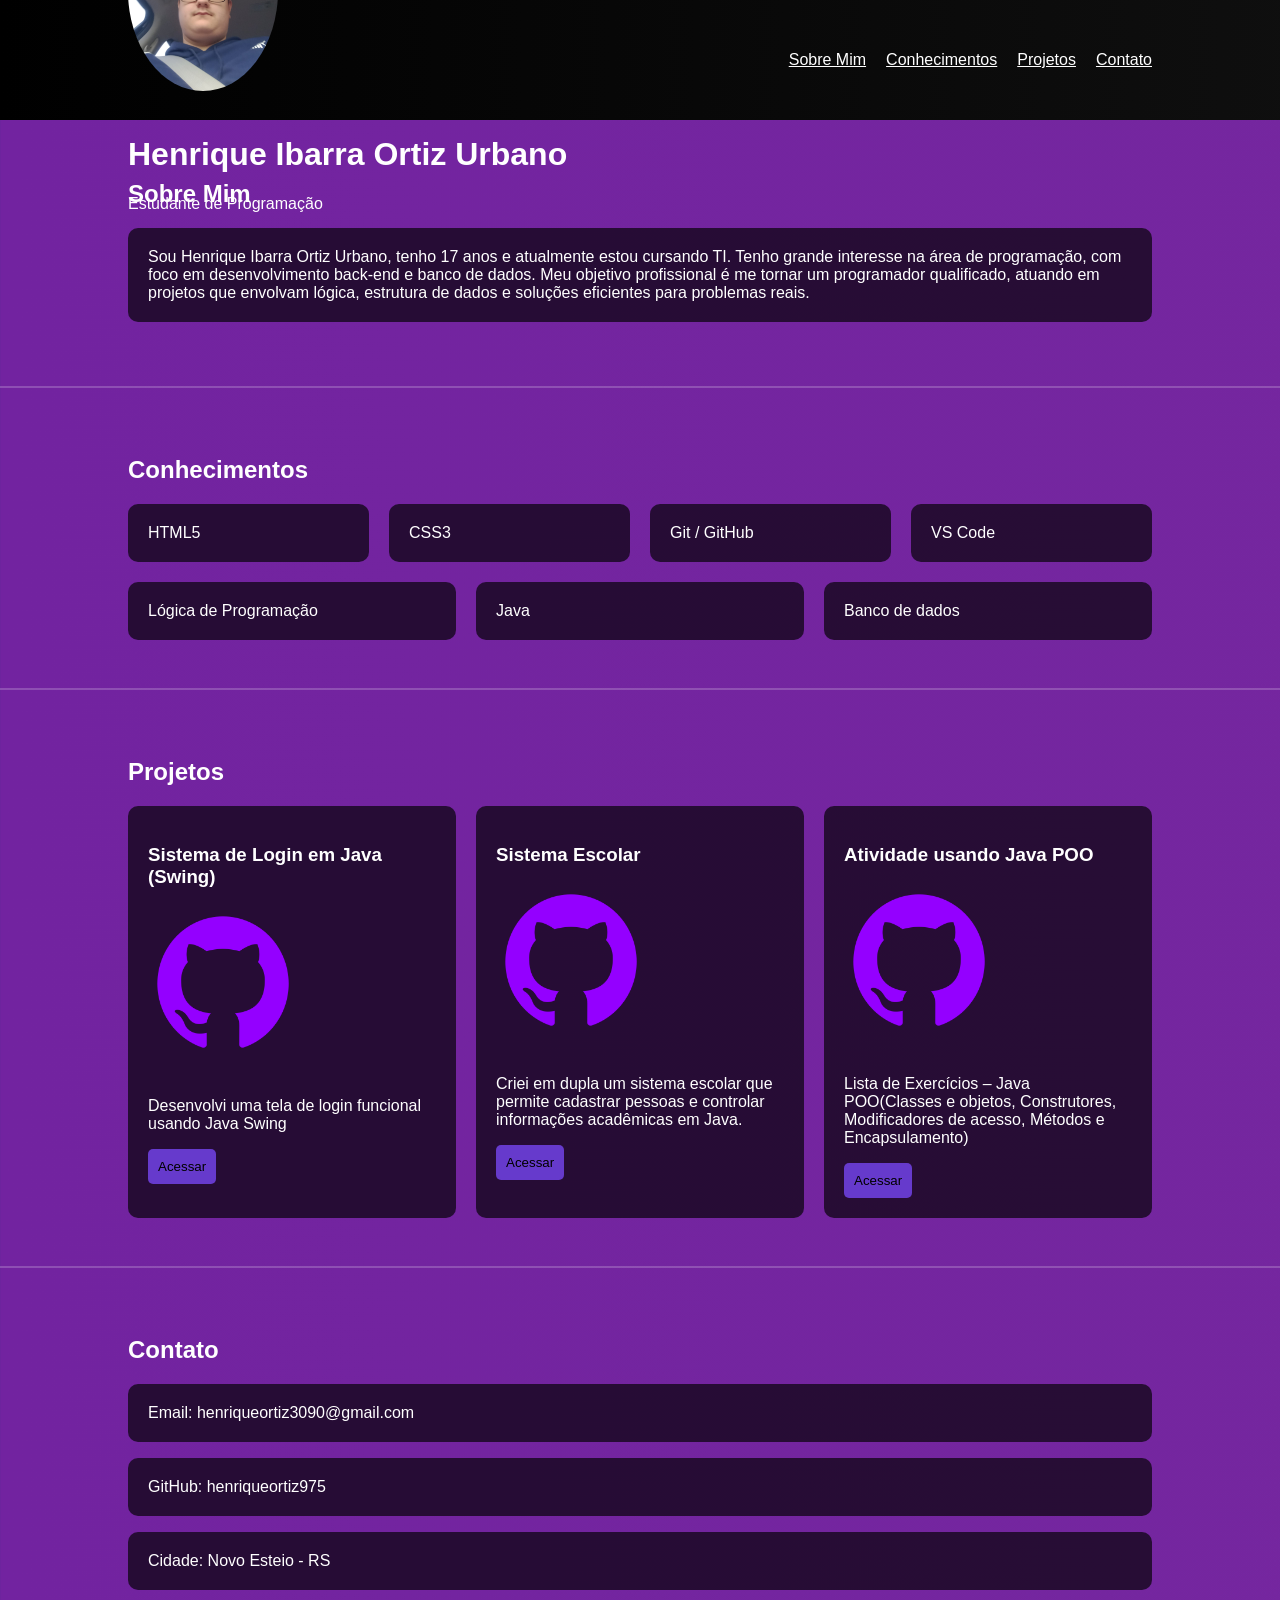
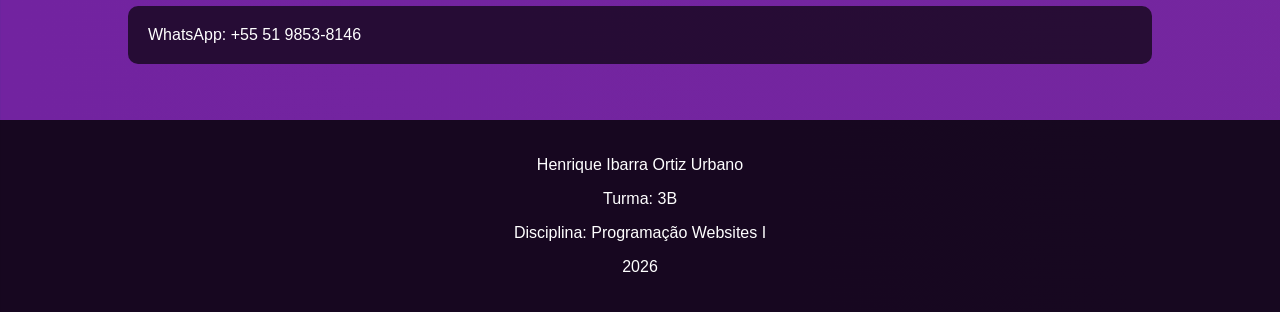
==== index.html @ 97acdd8b "Falta arrumar a imagem" ====
<!DOCTYPE html>
<html lang="pt-br">
<head>
    <meta charset="UTF-8">
    <meta name="viewport" content="width=device-width, initial-scale=1.0">
    <title>Meu Portfólio Web</title>
    <link rel="stylesheet" href="css/style.css">
</head>
<body>
    <header>
        <div>
            <img src="img/Pessoal.jfif" alt="">
            <h1>Henrique Ibarra Ortiz Urbano</h1>
            <p>Estudante de Programação</p>
        </div>
            <nav>
                <ul>
                    <li><a class="menu" href="#Sobre-Mim">Sobre Mim</a></li>
                    <li><a class="menu" href="#Conhecimentos">Conhecimentos</a></li>
                    <li><a class="menu" href="#Projetos">Projetos</a></li>
                    <li><a class="menu" href="#Contato">Contato</a></li>
                </ul>
            </nav>
    </header>

    <section id="Sobre-Mim">
        <h2>Sobre Mim</h2>
        <p class = "sobre">
            Sou Henrique Ibarra Ortiz Urbano, tenho 17 anos
            e atualmente estou cursando TI. Tenho grande interesse na área de
            programação, com foco em desenvolvimento back-end e banco de dados.
            Meu objetivo profissional é me tornar um programador qualificado,
            atuando em projetos que envolvam lógica, estrutura de dados e soluções
            eficientes para problemas reais.
        </p>
    </section>

    <hr>

<section id="Conhecimentos">
    <h2>Conhecimentos</h2>

    <div class="cards">
        <div class= "fundo">HTML5</div>
        <div class= "fundo">CSS3</div>
        <div class= "fundo">Git / GitHub</div>
        <div class= "fundo">VS Code</div>
        <div class= "fundo">Lógica de Programação</div>
        <div class = "fundo">Java</div>
        <div class = "fundo">Banco de dados</div>
    </div>
</section>

<hr>

<section id="Projetos">
    <h2>Projetos</h2>

    <div class="cards">
        <div class="fundo">
            <h3>Sistema de Login em Java (Swing)</h3>
            <img src="img/icone-github-violet.png" alt="">
            <p>Desenvolvi uma tela de login funcional usando Java Swing</p>
            <button type = "button" onclick="window.open('https://github.com/henriqueortiz975/Manual_para_construcao_de_uma_conex-o_com_banco_de_dados_MySQL_em_Java-', '_blank')">Acessar</button>
        </div>

        <div class="fundo">
            <h3>Sistema Escolar</h3>
            <img src="img/icone-github-violet.png" alt="">
            <p>Criei em dupla um sistema escolar que permite
            cadastrar pessoas e controlar informações acadêmicas em Java.</p>
            <button type="button" onclick="window.open('https://github.com/ArthurVeeck/Projeto-Java', '_blank')">Acessar</button>

        </div>

        <div class="fundo">
            <h3>Atividade usando Java POO</h3>
            <img src="img/icone-github-violet.png" alt="">
            <p>Lista de Exercícios – Java POO(Classes e objetos, Construtores,
            Modificadores de acesso, Métodos e Encapsulamento)</p>
            <button type="button" onclick="window.open('https://github.com/henriqueortiz975/Lista-de-Exerc-cios-Java-POO-Classes-e-objetos-Construtores-Modificadores-M-todos-e-Encapsulamento-', '_blank')">Acessar</button>
    </div>
</section>

<hr>

<section id="Contato">
    <h2>Contato</h2>

    <p class = "fundo">Email: henriqueortiz3090@gmail.com</p>
    <p class = "fundo">GitHub: henriqueortiz975</p>
    <p class = "fundo">Cidade: Novo Esteio - RS</p>
    <p class = "fundo">WhatsApp: +55 51 9853-8146</p>

</section>

<footer>
    <p>Henrique Ibarra Ortiz Urbano</p>
    <p>Turma: 3B</p>
    <p>Disciplina: Programação Websites I</p>
    <p>2026</p>
</footer>
</body>
</html>
---- css/style.css ----
body {
  color: white;
  font-family: Arial, Helvetica, sans-serif;
  margin: 0;
  text-align: left;
  height: 120px;
  background: linear-gradient(270deg, #262c7c, #7a2d9e, #7223a0);
  background-size: 600% 600%;
  animation: animarFundo 5s ease infinite;
}

header {
  display: flex;
  justify-content: space-between;
  align-items: center;
  padding: 0px 10%;
  height: 120px;
  background: linear-gradient(270deg, #000000, #2c2c2c, #000000);
  background-size: 600% 600%;
  animation: animarFundo 8s ease infinite;
}

@keyframes animarFundo {
  0% { background-position: 0% }
  50% { background-position: 100% }
  100% { background-position: 0% }
}

nav ul {
  display: flex;
  list-style: none;
  padding: 0;
}

nav li {
  margin-left: 20px;
}

a {
  color: white;
  transition: 0.3s;
}

a:hover {
    color: #00ffff;
    transform: scale(1.1);
}

section {
  padding: 40px 10%;
}

h2 {
  margin-bottom: 20px;
}

img {
  width: 150px;
  border-radius: 50%;
  margin-bottom: 20px;
}

.cards {
  display: flex;
  flex-wrap: wrap;
  gap: 20px;
}

.fundo{
  background: #000000aa;
  padding: 20px;
  border-radius: 10px;
  flex: 1;
  min-width: 200px;
  transition: 0.3s;
  
}

.sobre{
  background: #000000aa;
  padding: 20px;
  border-radius: 10px;
  flex: 1;
  min-width: 200px;
}

.fundo:hover {
  transform: scale(1.05);
  background: #ffffff22;
}

footer {
  text-align: center;
  padding: 20px;
  background: #000000cc;
}

hr {
  border: 1px solid #ffffff33;
}

button {
    padding: 10px;
    border: none;
    background: #663acc;
    cursor: pointer;
    border-radius: 5px;
    transition: 0.3s;
}

button:hover {
    background: #4e00cc;
}
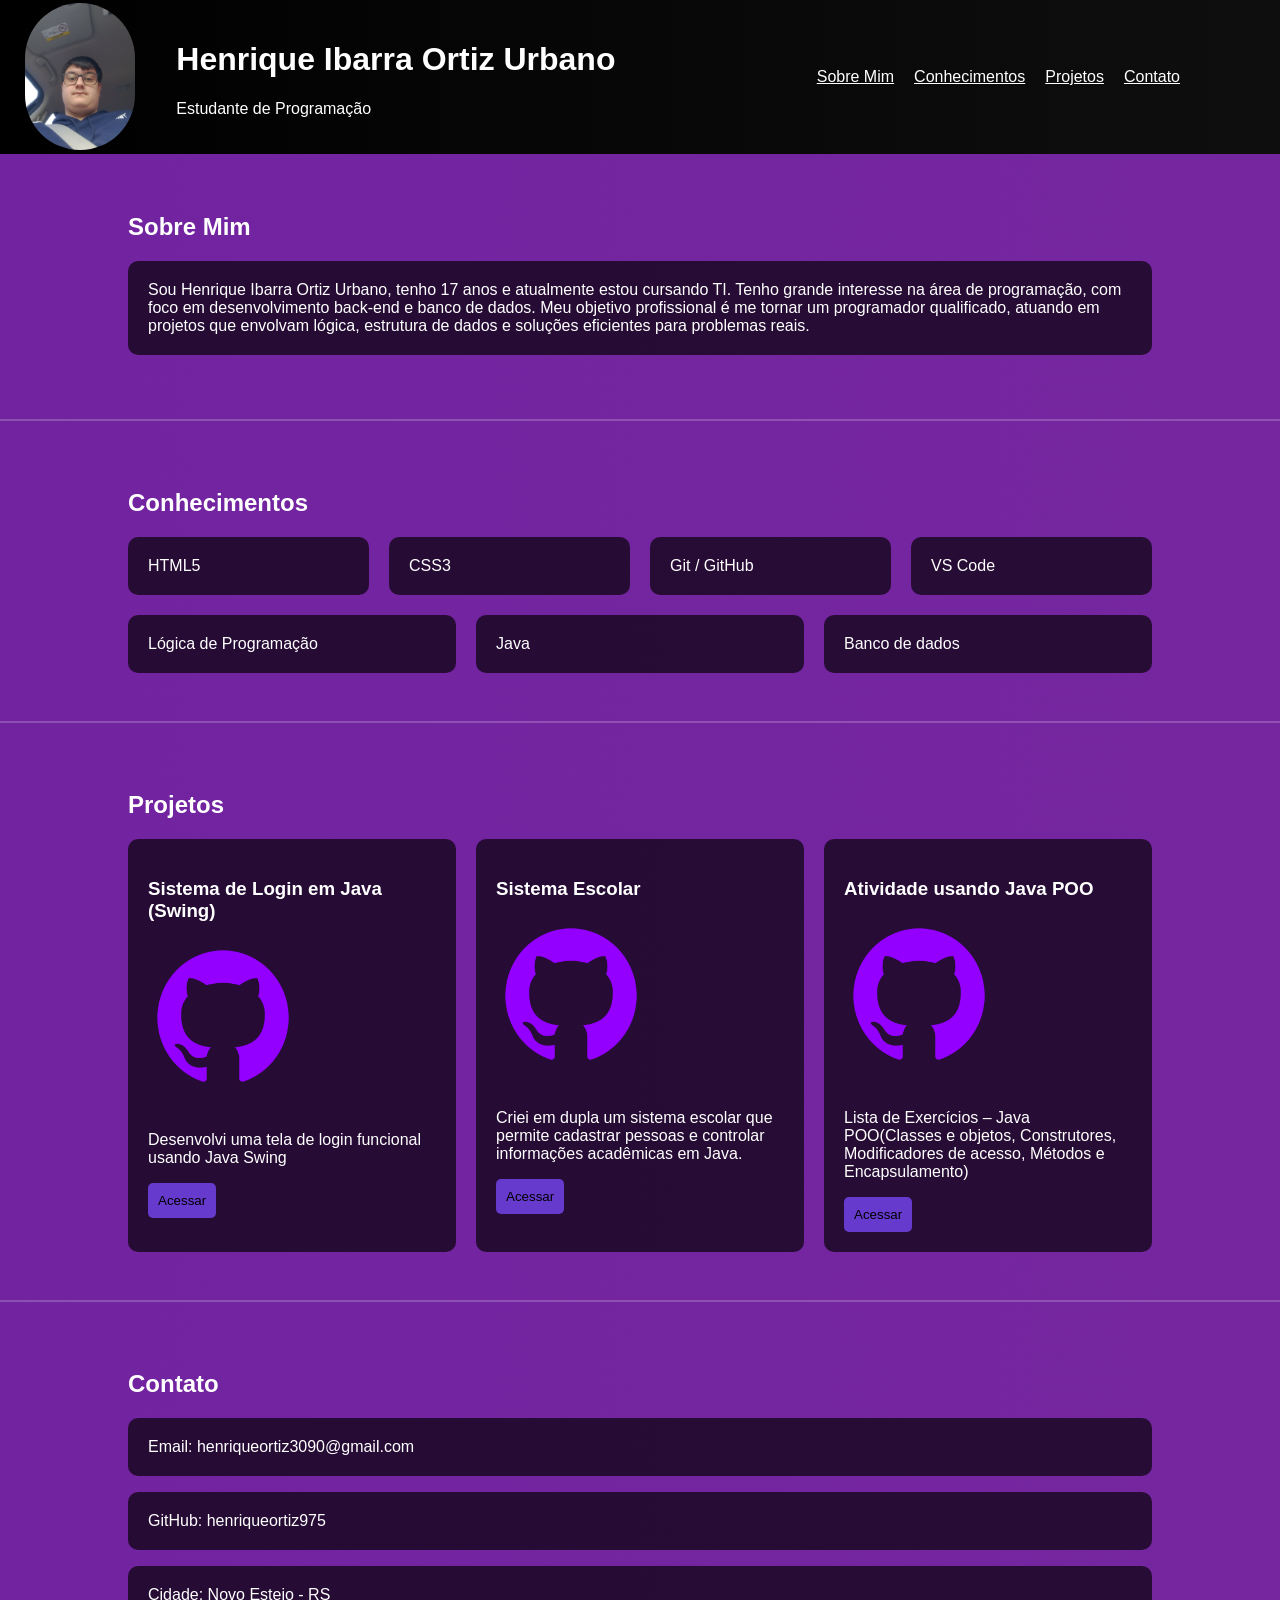
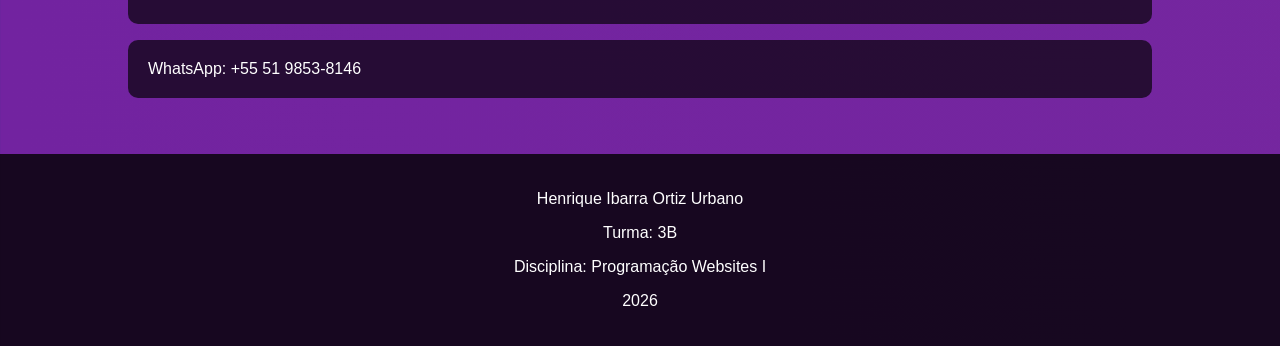
==== commit d3e18ad8: "Finalizado" ====
--- a/index.html
+++ b/index.html
@@ -9,16 +9,19 @@
 <body>
     <header>
         <div>
-            <img src="img/Pessoal.jfif" alt="">
+            <img class = "Pessoal" src="img/Pessoal.jfif" alt="">
+        </div>
+
+        <div class = "titulo">
             <h1>Henrique Ibarra Ortiz Urbano</h1>
             <p>Estudante de Programação</p>
-        </div>
+        </div class = "menu">
             <nav>
                 <ul>
-                    <li><a class="menu" href="#Sobre-Mim">Sobre Mim</a></li>
-                    <li><a class="menu" href="#Conhecimentos">Conhecimentos</a></li>
-                    <li><a class="menu" href="#Projetos">Projetos</a></li>
-                    <li><a class="menu" href="#Contato">Contato</a></li>
+                    <li><a href="#Sobre-Mim">Sobre Mim</a></li>
+                    <li><a href="#Conhecimentos">Conhecimentos</a></li>
+                    <li><a href="#Projetos">Projetos</a></li>
+                    <li><a href="#Contato">Contato</a></li>
                 </ul>
             </nav>
     </header>
@@ -59,14 +62,14 @@
     <div class="cards">
         <div class="fundo">
             <h3>Sistema de Login em Java (Swing)</h3>
-            <img src="img/icone-github-violet.png" alt="">
+            <img class = "github" src="img/icone-github-violet.png" alt="">
             <p>Desenvolvi uma tela de login funcional usando Java Swing</p>
             <button type = "button" onclick="window.open('https://github.com/henriqueortiz975/Manual_para_construcao_de_uma_conex-o_com_banco_de_dados_MySQL_em_Java-', '_blank')">Acessar</button>
         </div>
 
         <div class="fundo">
             <h3>Sistema Escolar</h3>
-            <img src="img/icone-github-violet.png" alt="">
+            <img class = "github" src="img/icone-github-violet.png" alt="">
             <p>Criei em dupla um sistema escolar que permite
             cadastrar pessoas e controlar informações acadêmicas em Java.</p>
             <button type="button" onclick="window.open('https://github.com/ArthurVeeck/Projeto-Java', '_blank')">Acessar</button>
@@ -75,7 +78,7 @@
 
         <div class="fundo">
             <h3>Atividade usando Java POO</h3>
-            <img src="img/icone-github-violet.png" alt="">
+            <img class = "github" src="img/icone-github-violet.png" alt="">
             <p>Lista de Exercícios – Java POO(Classes e objetos, Construtores,
             Modificadores de acesso, Métodos e Encapsulamento)</p>
             <button type="button" onclick="window.open('https://github.com/henriqueortiz975/Lista-de-Exerc-cios-Java-POO-Classes-e-objetos-Construtores-Modificadores-M-todos-e-Encapsulamento-', '_blank')">Acessar</button>
--- a/css/style.css
+++ b/css/style.css
@@ -13,11 +13,13 @@
   display: flex;
   justify-content: space-between;
   align-items: center;
-  padding: 0px 10%;
-  height: 120px;
   background: linear-gradient(270deg, #000000, #2c2c2c, #000000);
   background-size: 600% 600%;
   animation: animarFundo 8s ease infinite;
+}
+
+.titulo{
+  padding-right: 100px;
 }
 
 @keyframes animarFundo {
@@ -29,7 +31,7 @@
 nav ul {
   display: flex;
   list-style: none;
-  padding: 0;
+  margin-right: 100px;
 }
 
 nav li {
@@ -54,10 +56,17 @@
   margin-bottom: 20px;
 }
 
-img {
+.github {
   width: 150px;
   border-radius: 50%;
   margin-bottom: 20px;
+}
+
+.Pessoal{
+  width: 110px;
+  border-radius: 90px;
+  margin-left: 25px;
+  margin-top: 3px;
 }
 
 .cards {
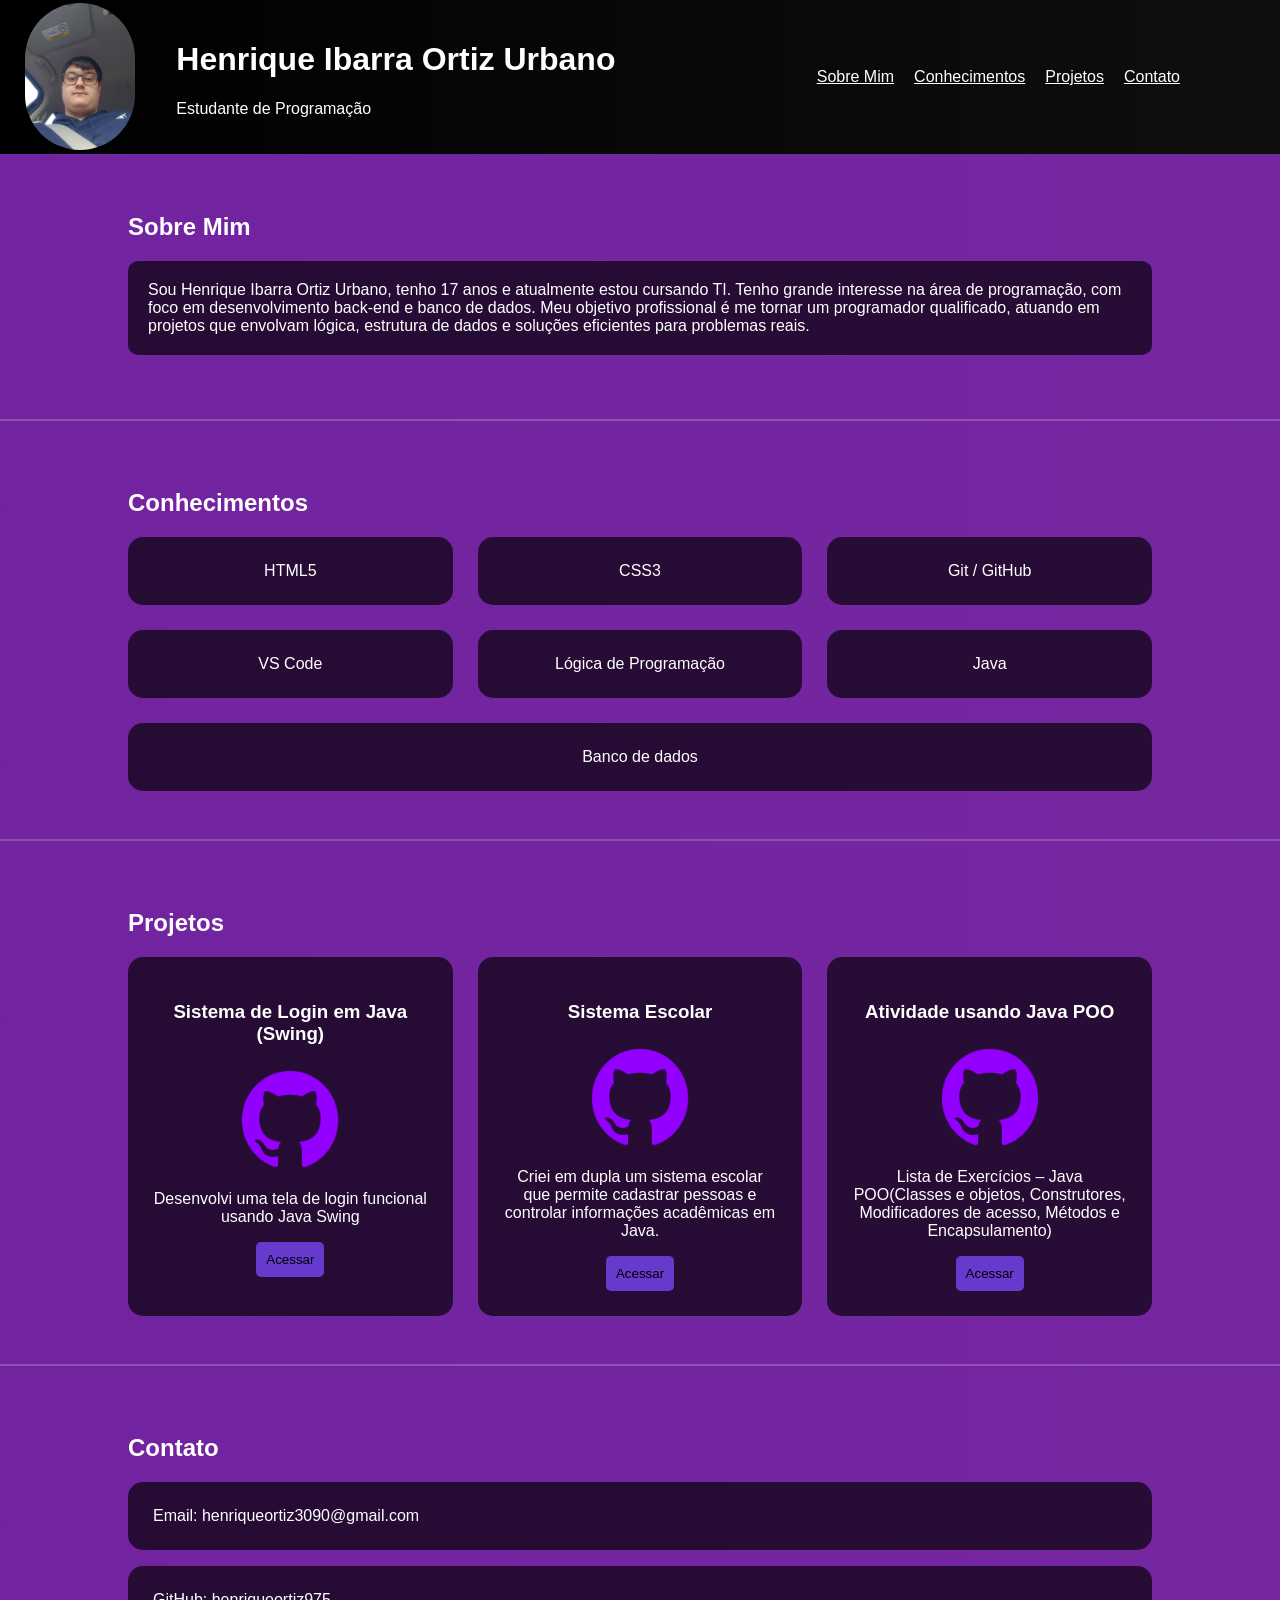
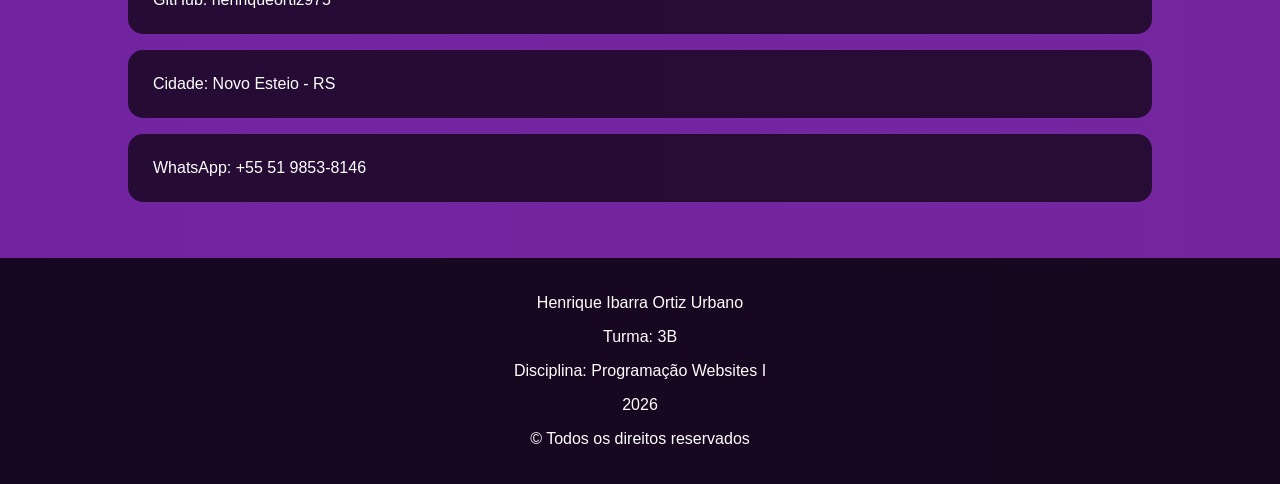
==== commit 3fc57fdb: "Adicionando responsivo, e melhorando o css" ====
--- a/index.html
+++ b/index.html
@@ -90,10 +90,10 @@
 <section id="Contato">
     <h2>Contato</h2>
 
-    <p class = "fundo">Email: henriqueortiz3090@gmail.com</p>
-    <p class = "fundo">GitHub: henriqueortiz975</p>
-    <p class = "fundo">Cidade: Novo Esteio - RS</p>
-    <p class = "fundo">WhatsApp: +55 51 9853-8146</p>
+    <p class = "fundoC">Email: henriqueortiz3090@gmail.com</p>
+    <p class = "fundoC">GitHub: henriqueortiz975</p>
+    <p class = "fundoC">Cidade: Novo Esteio - RS</p>
+    <p class = "fundoC">WhatsApp: +55 51 9853-8146</p>
 
 </section>
 
@@ -102,6 +102,7 @@
     <p>Turma: 3B</p>
     <p>Disciplina: Programação Websites I</p>
     <p>2026</p>
+    <p>&copy; Todos os direitos reservados</p>
 </footer>
 </body>
 </html>
--- a/css/style.css
+++ b/css/style.css
@@ -3,7 +3,7 @@
   font-family: Arial, Helvetica, sans-serif;
   margin: 0;
   text-align: left;
-  height: 120px;
+  min-height: 100vh; /* corrigido */
   background: linear-gradient(270deg, #262c7c, #7a2d9e, #7223a0);
   background-size: 600% 600%;
   animation: animarFundo 5s ease infinite;
@@ -57,9 +57,9 @@
 }
 
 .github {
-  width: 150px;
-  border-radius: 50%;
-  margin-bottom: 20px;
+  width: 110px;
+  margin: 15px auto;
+  display: block;
 }
 
 .Pessoal{
@@ -72,17 +72,27 @@
 .cards {
   display: flex;
   flex-wrap: wrap;
-  gap: 20px;
+  gap: 25px;
 }
 
-.fundo{
+.fundo {
   background: #000000aa;
-  padding: 20px;
-  border-radius: 10px;
+  padding: 25px;
+  border-radius: 15px;
   flex: 1;
   min-width: 200px;
   transition: 0.3s;
-  
+  text-align: center;
+}
+
+.fundoC{
+  background: #000000aa;
+  padding: 25px;
+  border-radius: 15px;
+  flex: 1;
+  min-width: 200px;
+  transition: 0.3s;
+  text-align: left;
 }
 
 .sobre{
@@ -119,4 +129,70 @@
 
 button:hover {
     background: #4e00cc;
+}
+
+@media (max-width: 768px) {
+  .fundo p {
+    font-size: 13px;
+    line-height: 1.4;
+  }
+
+  header {
+    flex-direction: column;
+    text-align: center;
+    padding: 15px;
+  }
+
+  .titulo {
+    padding-right: 0;
+  }
+
+  nav ul {
+    flex-direction: column;
+    align-items: center;
+    margin-right: 0;
+    padding: 0;
+  }
+
+  nav li {
+    margin: 10px 0;
+  }
+
+  section {
+    padding: 20px;
+  }
+
+  .cards {
+    flex-direction: column;
+  }
+
+  .fundo, .sobre {
+    width: 100%;
+  }
+
+  .Pessoal {
+    margin: 10px auto;
+    display: block;
+  }
+
+  .github {
+    margin: 0 auto;
+    display: block;
+  }
+
+  h1 {
+    font-size: 22px;
+  }
+
+  h2 {
+    font-size: 18px;
+  }
+
+  p {
+    font-size: 14px;
+  }
+
+  button {
+    width: 100%;
+  }
 }
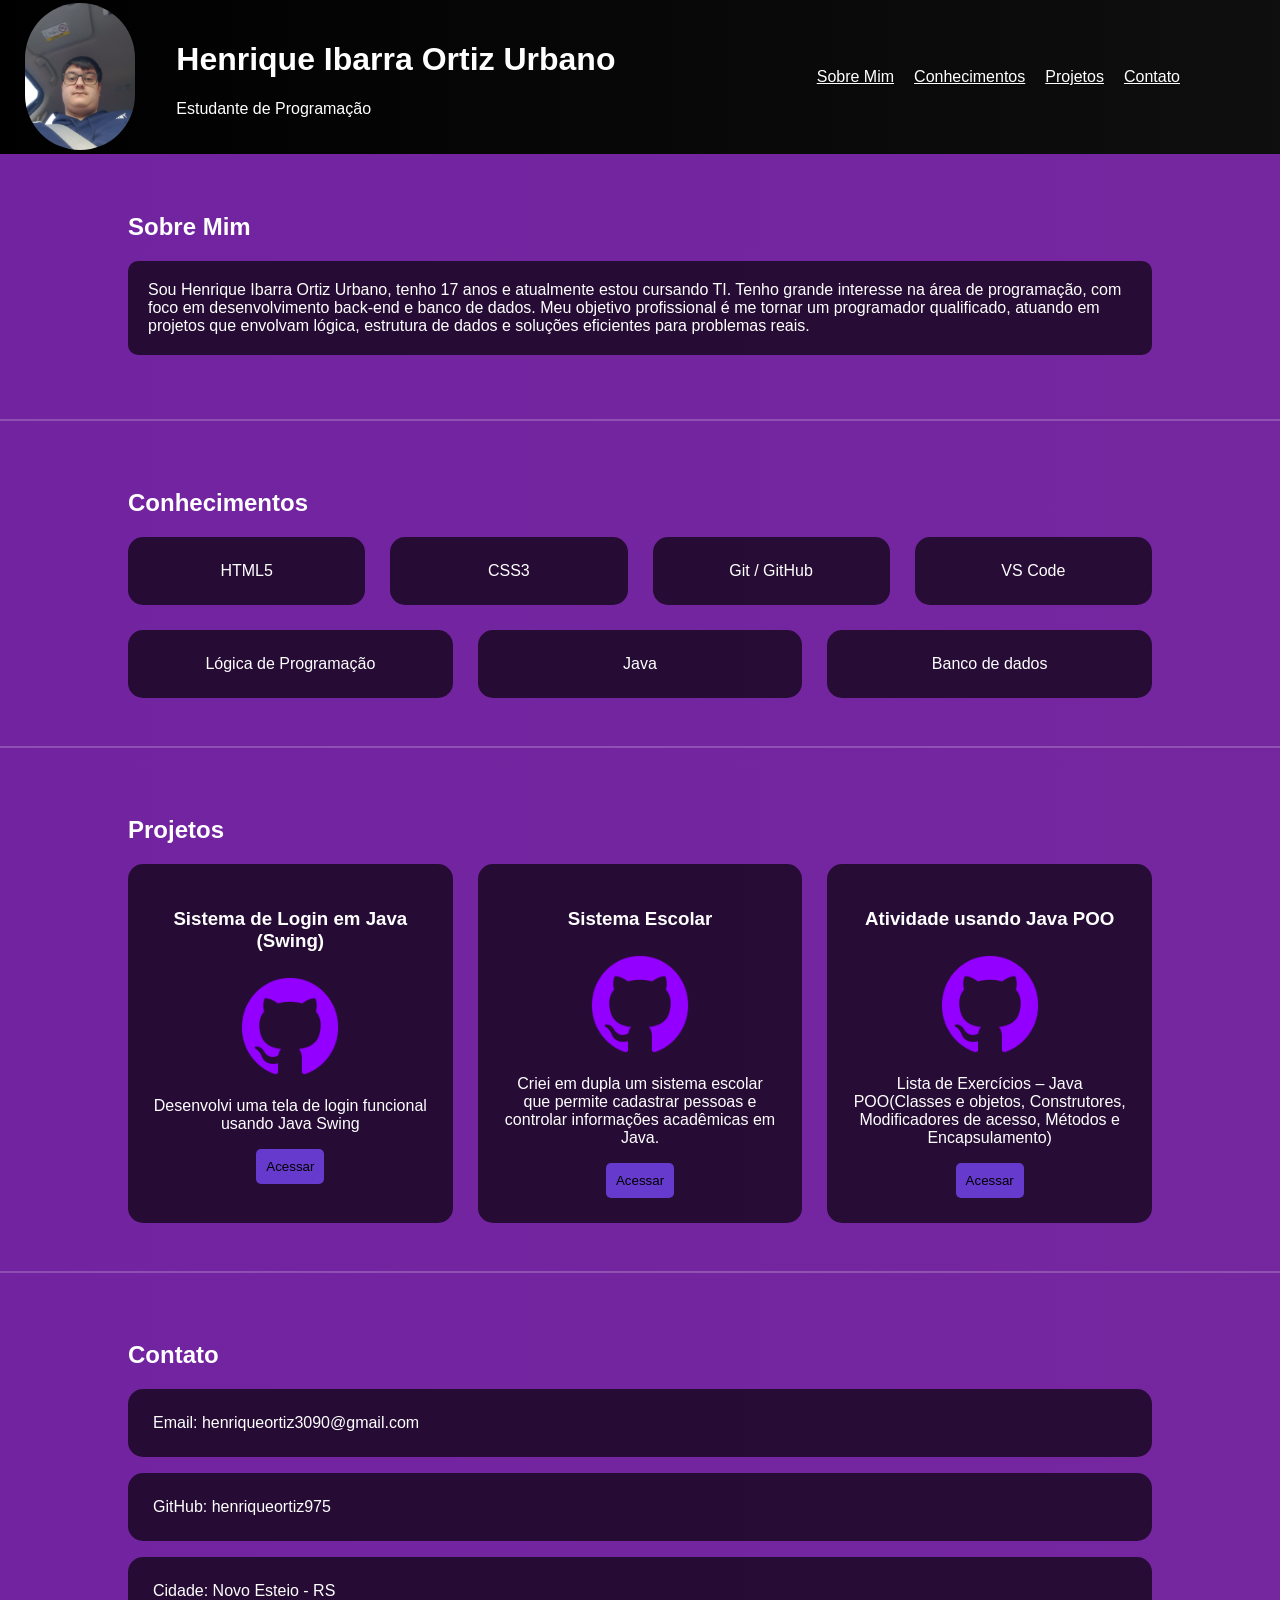
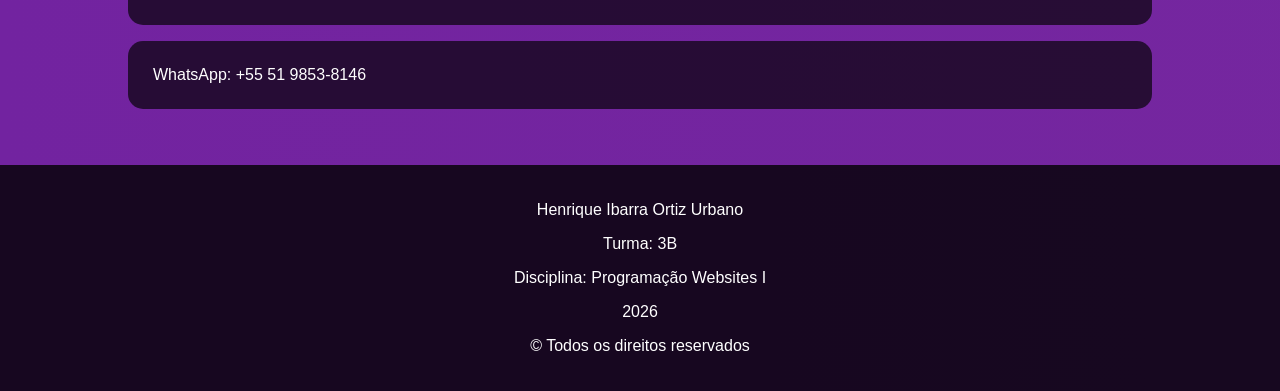
==== commit 6293f008: "Adicionando melhorias em css, e html" ====
--- a/index.html
+++ b/index.html
@@ -12,18 +12,22 @@
             <img class = "Pessoal" src="img/Pessoal.jfif" alt="">
         </div>
 
-        <div class = "titulo">
+        <div class="titulo">
             <h1>Henrique Ibarra Ortiz Urbano</h1>
             <p>Estudante de Programação</p>
-        </div class = "menu">
-            <nav>
-                <ul>
-                    <li><a href="#Sobre-Mim">Sobre Mim</a></li>
-                    <li><a href="#Conhecimentos">Conhecimentos</a></li>
-                    <li><a href="#Projetos">Projetos</a></li>
-                    <li><a href="#Contato">Contato</a></li>
-                </ul>
-            </nav>
+        </div>           
+        
+        <input type="checkbox" id="menu-toggle">
+        <label for="menu-toggle" class="menu-icon">☰</label>
+
+        <nav id="menu">
+            <ul>
+                <li><a href="#sobre">Sobre Mim</a></li>
+                <li><a href="#conhecimentos">Conhecimentos</a></li>
+                <li><a href="#projetos">Projetos</a></li>
+                <li><a href="#contato">Contato</a></li>
+            </ul>
+        </nav>
     </header>
 
     <section id="Sobre-Mim">
--- a/css/style.css
+++ b/css/style.css
@@ -1,3 +1,7 @@
+* {
+  box-sizing: border-box;
+}
+
 body {
   color: white;
   font-family: Arial, Helvetica, sans-serif;
@@ -131,31 +135,68 @@
     background: #4e00cc;
 }
 
+#menu-toggle {
+  display: none;
+}
+
+.menu-icon {
+  display: none;
+  font-size: 30px;
+  cursor: pointer;
+}
+
+
 @media (max-width: 768px) {
-  .fundo p {
-    font-size: 13px;
-    line-height: 1.4;
+
+  html, body {
+    width: 100%;
+    overflow-x: hidden;
+  }
+
+  body {
+    padding: 0;
   }
 
   header {
+    width: 100%;
+    padding: 15px;
     flex-direction: column;
+    align-items: center;
     text-align: center;
-    padding: 15px;
   }
 
   .titulo {
     padding-right: 0;
+    margin-bottom: 10px;
+  }
+
+  /* MOSTRA O ÍCONE */
+  .menu-icon {
+    display: block;
+    margin: 10px 0;
+  }
+
+  /* ESCONDE MENU */
+  nav {
+    display: none;
+    width: 100%;
+  }
+
+  /* QUANDO CLICAR */
+  #menu-toggle:checked + .menu-icon + nav {
+    display: block;
   }
 
   nav ul {
+    margin: 0;
+    padding: 0;
     flex-direction: column;
     align-items: center;
-    margin-right: 0;
-    padding: 0;
+    background: #000;
   }
 
   nav li {
-    margin: 10px 0;
+    margin: 8px 0;
   }
 
   section {
@@ -163,36 +204,24 @@
   }
 
   .cards {
+    width: 100%;
     flex-direction: column;
+    align-items: center;
   }
 
   .fundo, .sobre {
     width: 100%;
-  }
-
-  .Pessoal {
+    max-width: 100%;
+  }
+
+  .Pessoal, .github {
+    display: block;
     margin: 10px auto;
-    display: block;
-  }
-
-  .github {
-    margin: 0 auto;
-    display: block;
-  }
-
-  h1 {
-    font-size: 22px;
-  }
-
-  h2 {
-    font-size: 18px;
-  }
-
-  p {
-    font-size: 14px;
   }
 
   button {
     width: 100%;
-  }
+    margin-top: 10px;
+  }
+
 }
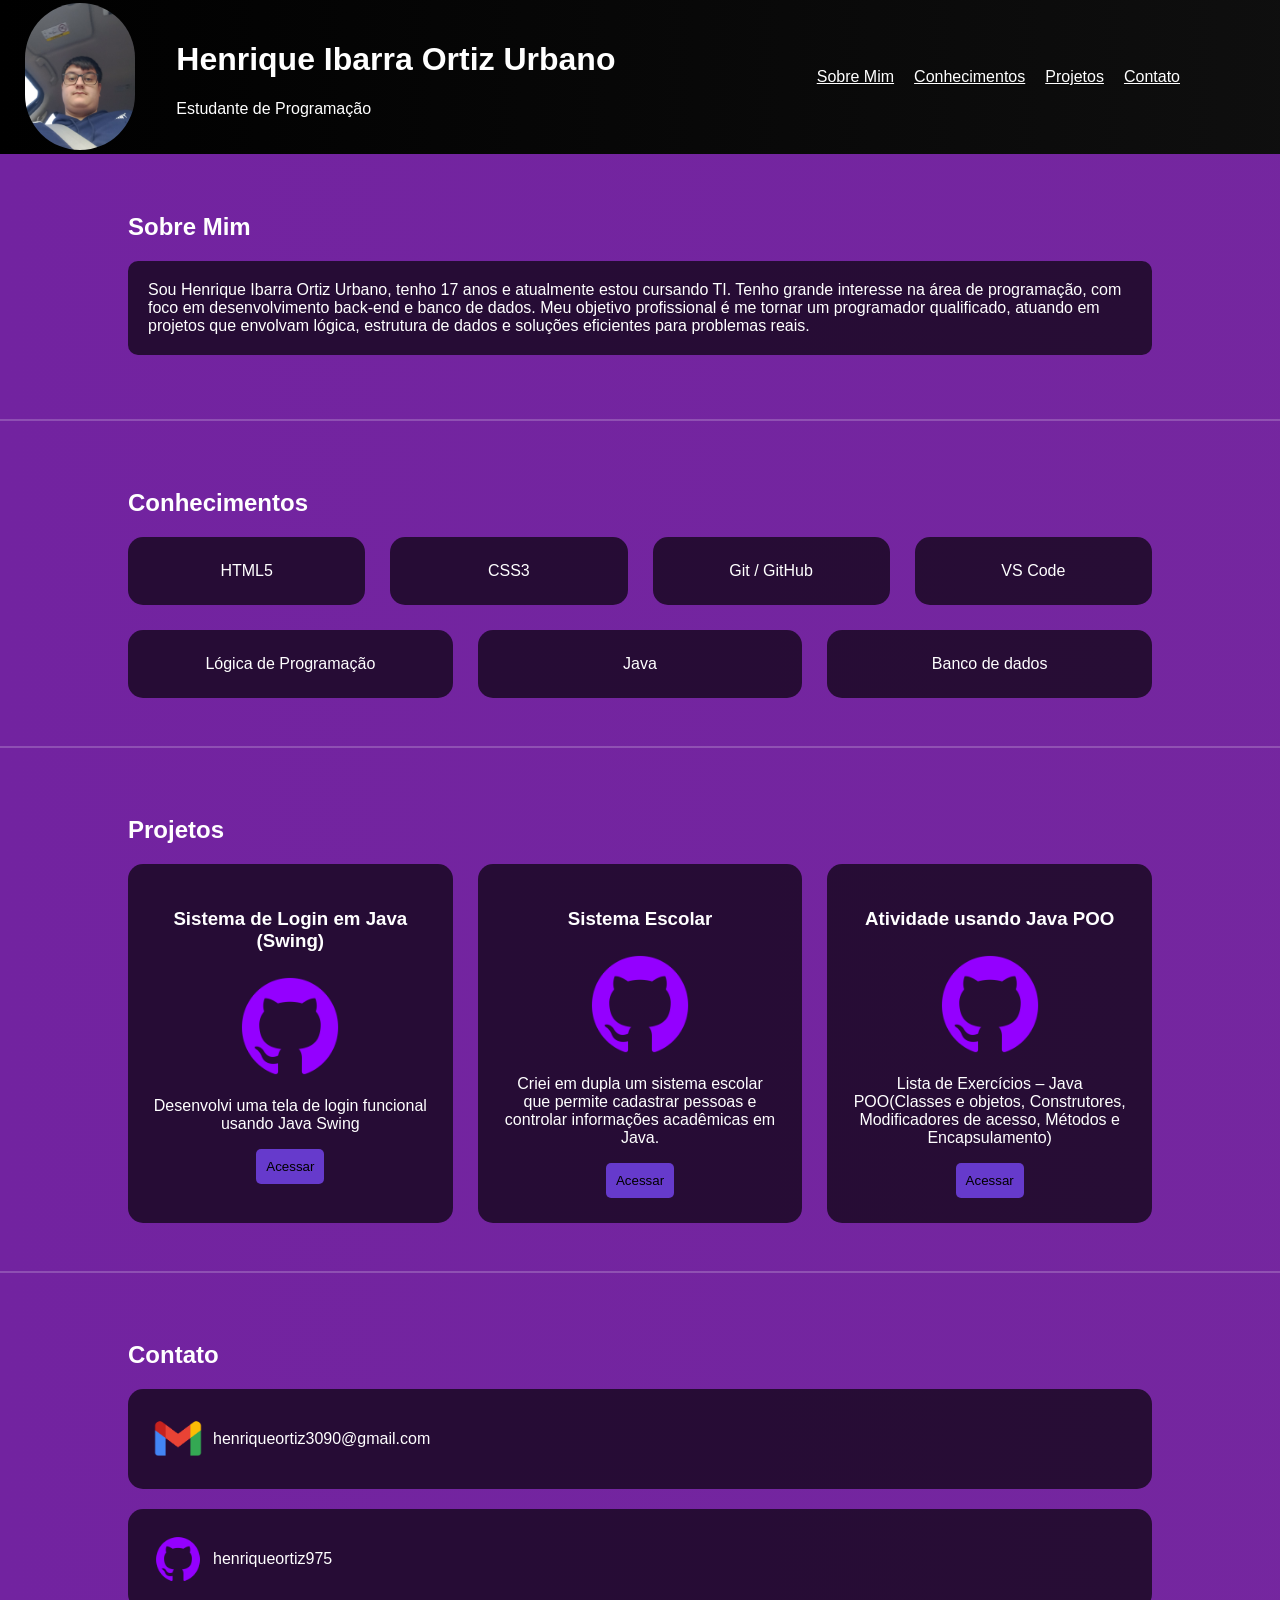
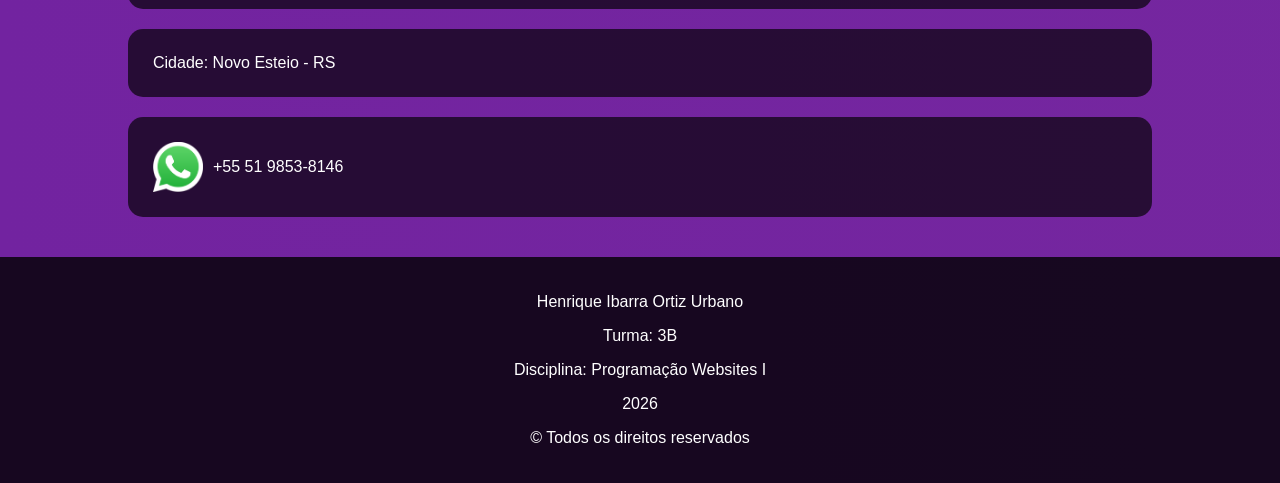
==== commit a4d16cec: "Adicionando imagem nos contatos" ====
--- a/index.html
+++ b/index.html
@@ -91,15 +91,27 @@
 
 <hr>
 
-<section id="Contato">
-    <h2>Contato</h2>
+    <section id="Contato">
+        <h2>Contato</h2>
 
-    <p class = "fundoC">Email: henriqueortiz3090@gmail.com</p>
-    <p class = "fundoC">GitHub: henriqueortiz975</p>
-    <p class = "fundoC">Cidade: Novo Esteio - RS</p>
-    <p class = "fundoC">WhatsApp: +55 51 9853-8146</p>
+        <div class = "fundoCO">
+            <img class = "icon" src="img/gmail.webp" alt="">
+            <p>henriqueortiz3090@gmail.com</p>
+        </div>
+        <div class = "fundoCO">
+            <img class = "icon" src="img/icone-github-violet.png" alt="">
+            <p>henriqueortiz975</p>
+        </div>
 
-</section>
+        <p class = "fundoC">Cidade: Novo Esteio - RS</p>
+
+        <div class = "fundoCO">
+            <img class = "icon"src="img/WhatsApp.png" alt="">
+            <p>+55 51 9853-8146</p>
+        </div>
+        
+
+    </section>
 
 <footer>
     <p>Henrique Ibarra Ortiz Urbano</p>
--- a/css/style.css
+++ b/css/style.css
@@ -42,6 +42,22 @@
   margin-left: 20px;
 }
 
+.icon{
+  width: 50px;
+  margin-right: 10px;
+}
+
+.fundoCO{
+  background: #000000aa;
+  padding: 25px;
+  border-radius: 15px;
+  min-width: 200px;
+  transition: 0.3s;
+  text-align: left;
+  display: flex;
+  margin-top: 20px;
+}
+
 a {
   color: white;
   transition: 0.3s;
@@ -93,10 +109,10 @@
   background: #000000aa;
   padding: 25px;
   border-radius: 15px;
-  flex: 1;
   min-width: 200px;
   transition: 0.3s;
   text-align: left;
+  margin-top: 20px;
 }
 
 .sobre{
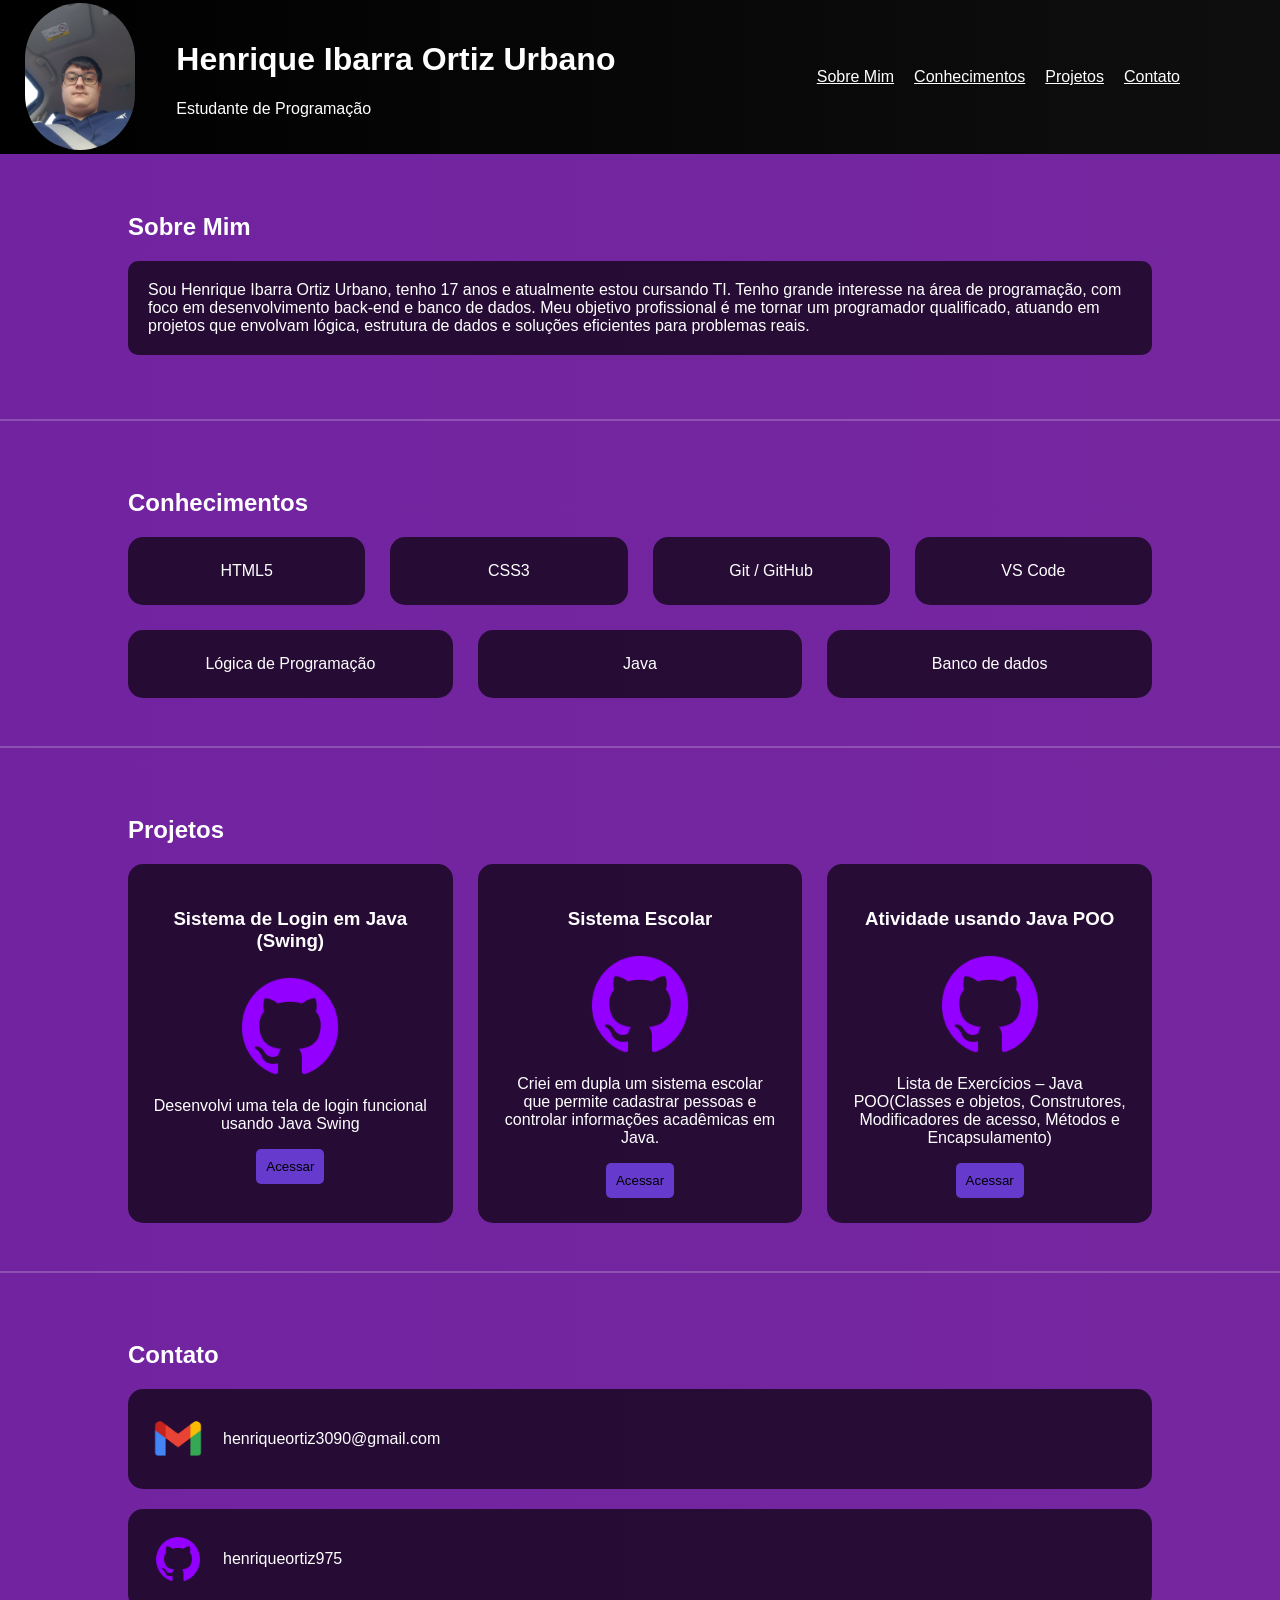
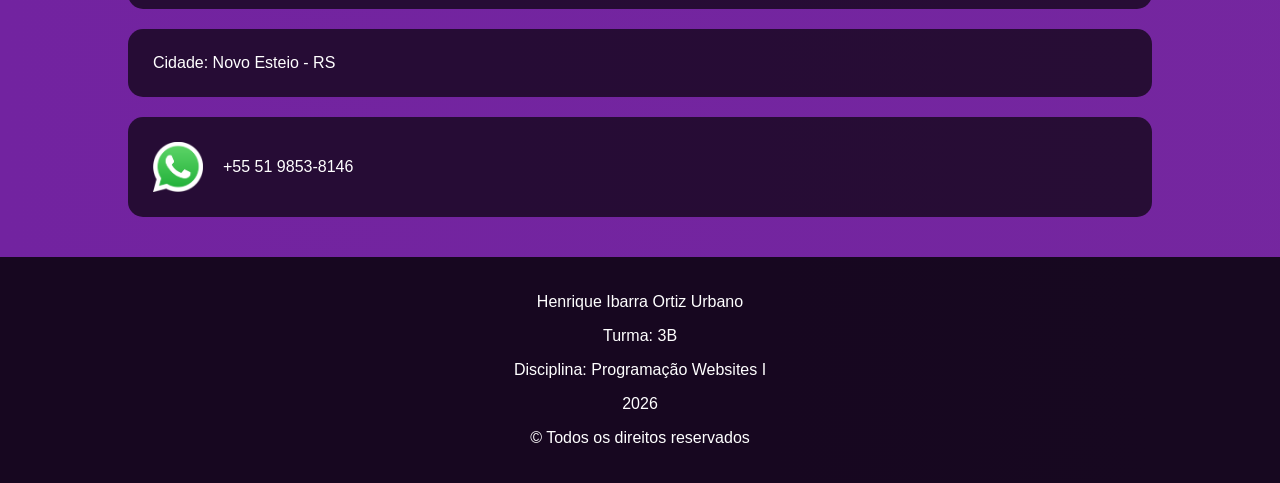
==== commit 22fab1e2: "modificações necessarias" ====
--- a/index.html
+++ b/index.html
@@ -30,7 +30,7 @@
         </nav>
     </header>
 
-    <section id="Sobre-Mim">
+    <section id="sobre">
         <h2>Sobre Mim</h2>
         <p class = "sobre">
             Sou Henrique Ibarra Ortiz Urbano, tenho 17 anos
@@ -44,7 +44,7 @@
 
     <hr>
 
-<section id="Conhecimentos">
+<section id="conhecimentos">
     <h2>Conhecimentos</h2>
 
     <div class="cards">
@@ -60,7 +60,7 @@
 
 <hr>
 
-<section id="Projetos">
+<section id="projetos">
     <h2>Projetos</h2>
 
     <div class="cards">
@@ -77,7 +77,7 @@
             <p>Criei em dupla um sistema escolar que permite
             cadastrar pessoas e controlar informações acadêmicas em Java.</p>
             <button type="button" onclick="window.open('https://github.com/ArthurVeeck/Projeto-Java', '_blank')">Acessar</button>
-
+            
         </div>
 
         <div class="fundo">
@@ -91,7 +91,7 @@
 
 <hr>
 
-    <section id="Contato">
+    <section id="contato">
         <h2>Contato</h2>
 
         <div class = "fundoCO">
--- a/css/style.css
+++ b/css/style.css
@@ -56,6 +56,8 @@
   text-align: left;
   display: flex;
   margin-top: 20px;
+  gap: 10px;
+
 }
 
 a {
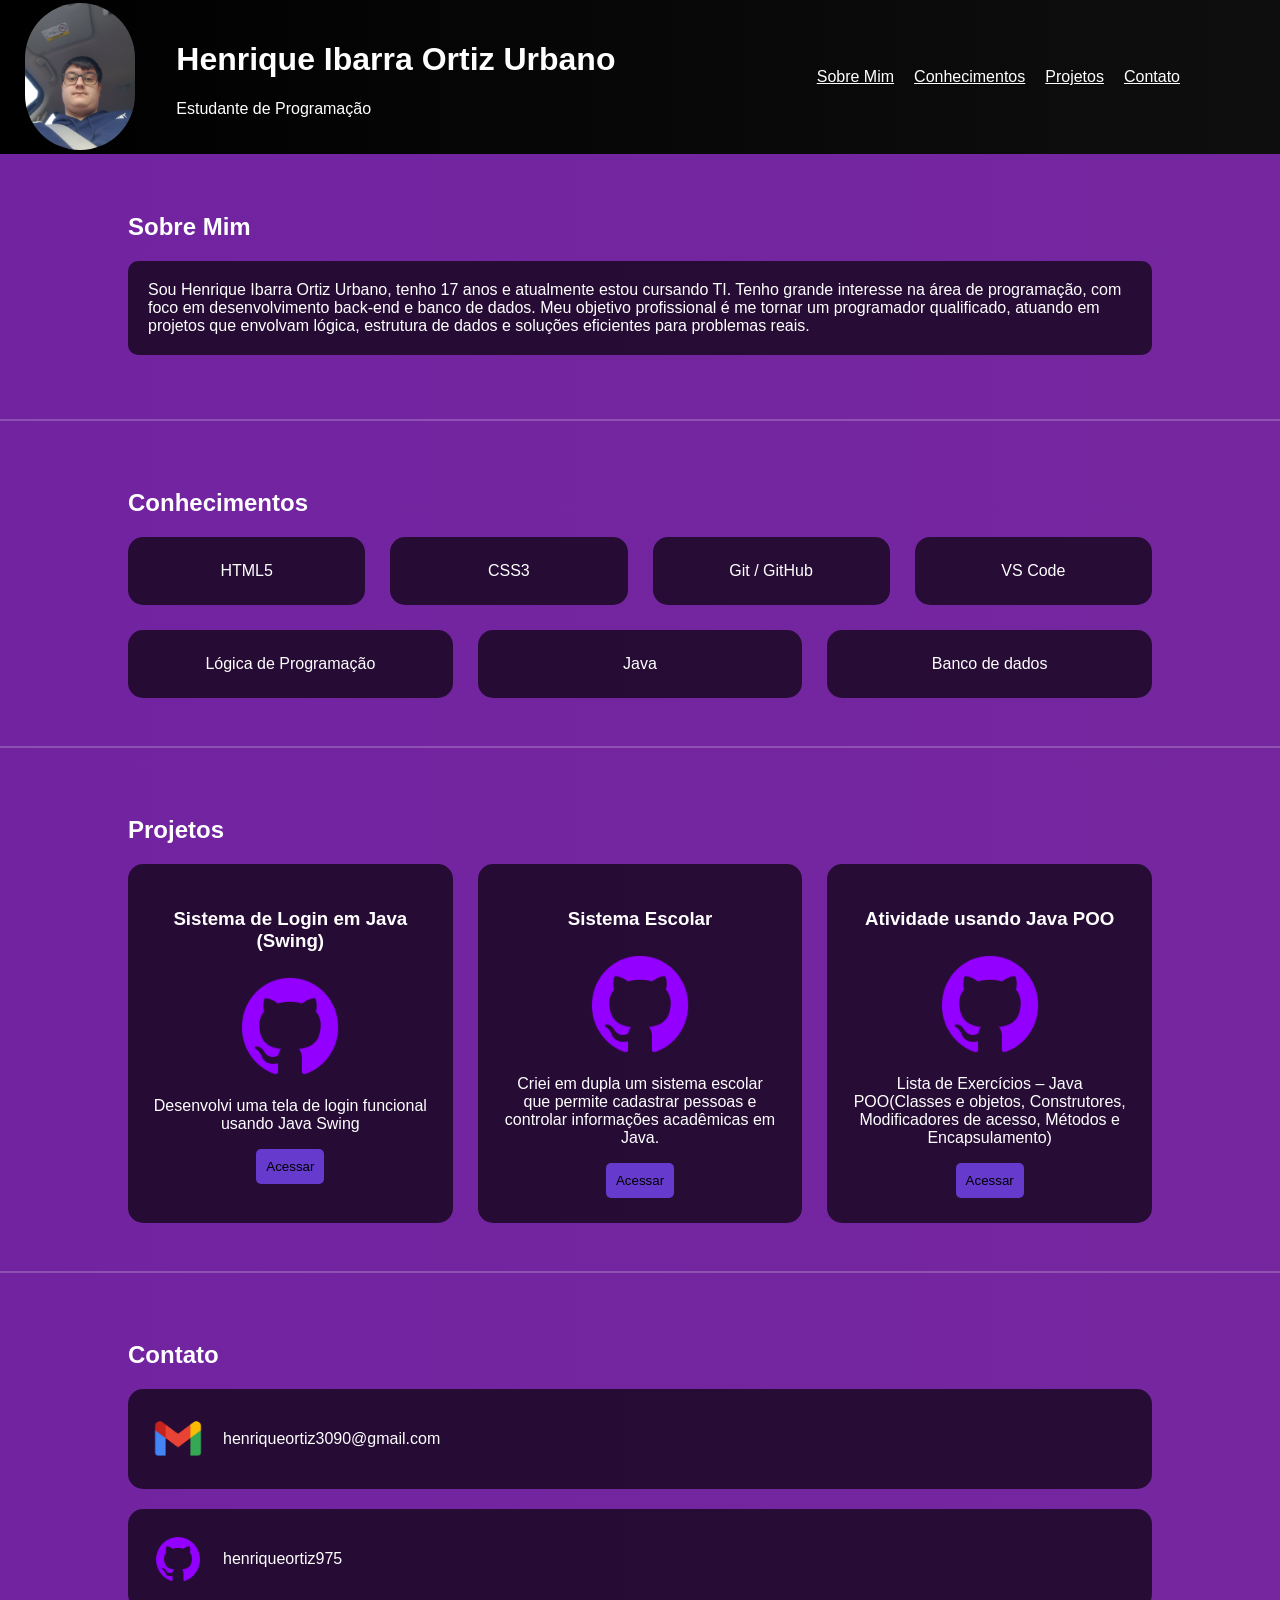
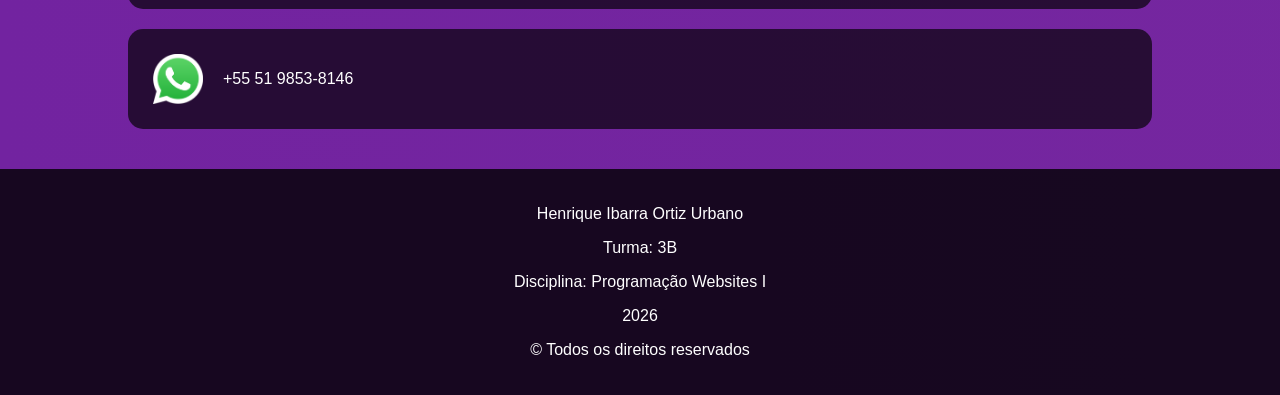
==== commit 43ced48a: "Finalizado" ====
--- a/index.html
+++ b/index.html
@@ -103,8 +103,6 @@
             <p>henriqueortiz975</p>
         </div>
 
-        <p class = "fundoC">Cidade: Novo Esteio - RS</p>
-
         <div class = "fundoCO">
             <img class = "icon"src="img/WhatsApp.png" alt="">
             <p>+55 51 9853-8146</p>
